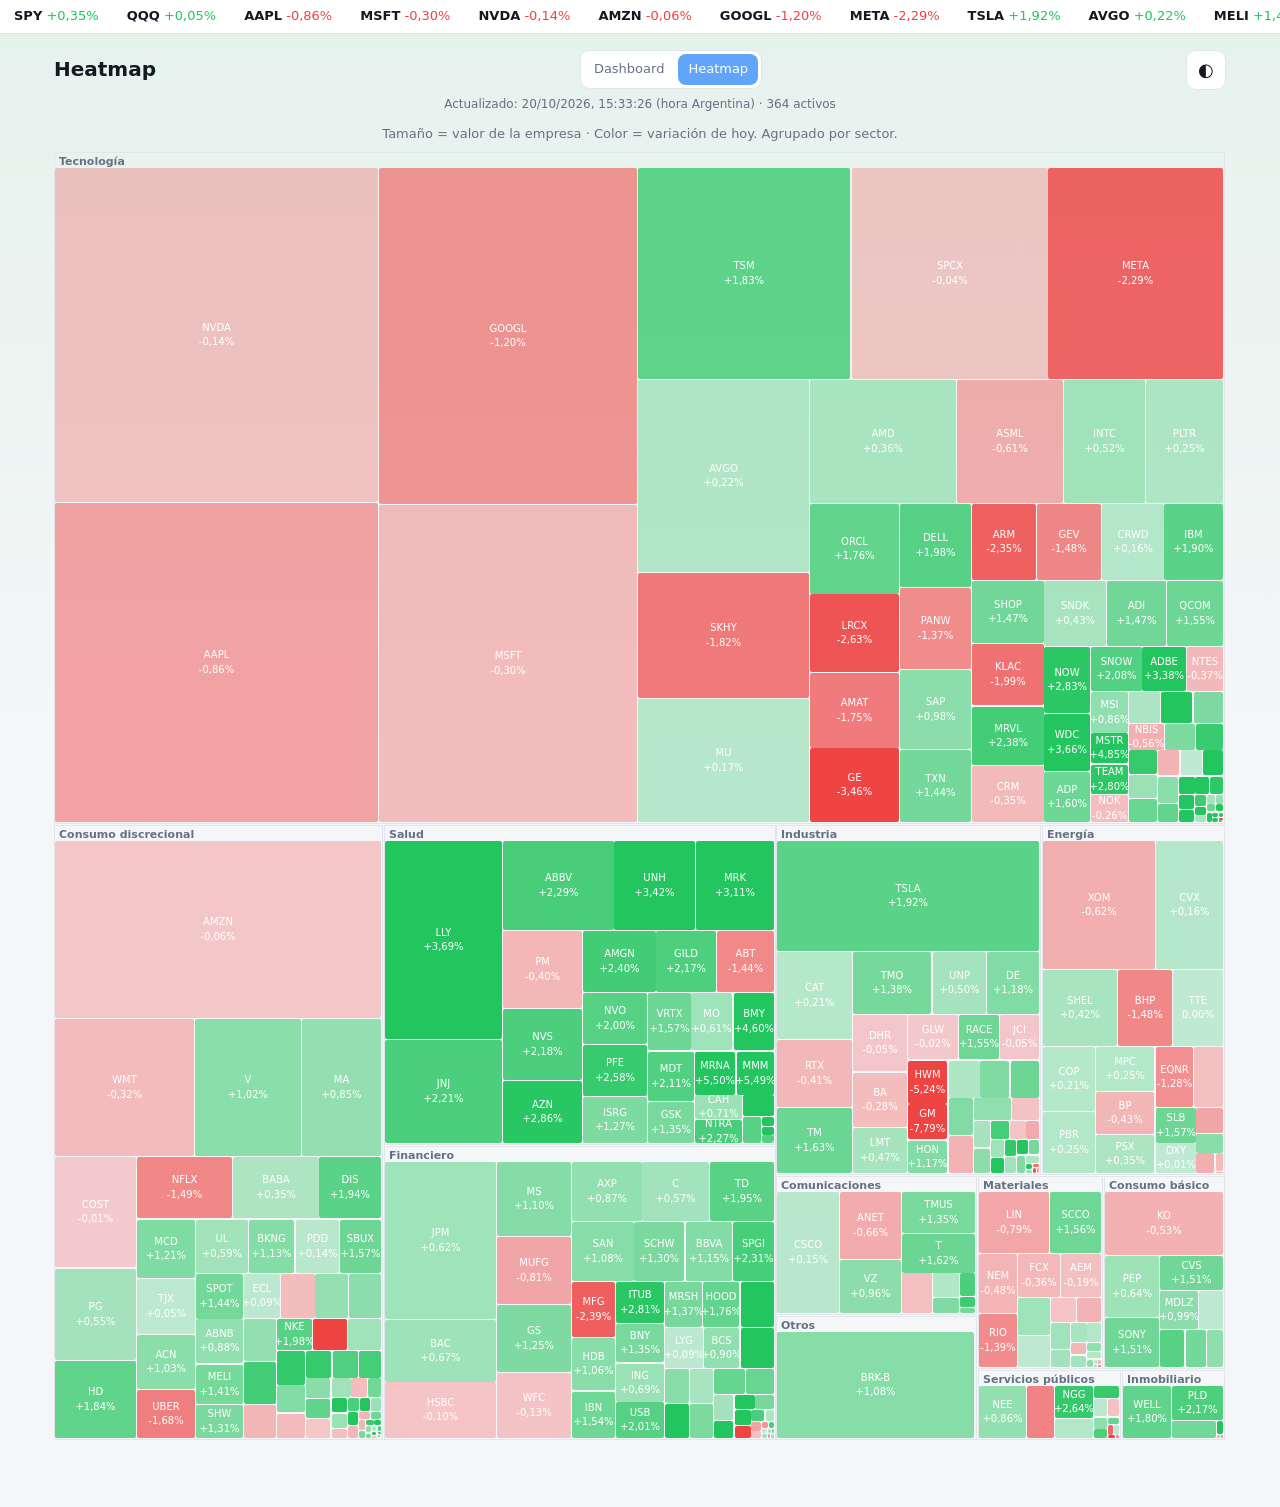
==== site/heatmap.html @ 648d9a62 "Tablero v2: universo CEDEARs+ADRs, pilares, heatmap, historial" ====
<!doctype html><html lang="es"><head><meta charset="utf-8"><meta name="viewport" content="width=device-width,initial-scale=1">
<title>Heatmap · Tablero de Mercado</title><link rel="stylesheet" href="style.css"></head>
<body><div id="lluvia" aria-hidden="true"></div><div class="cinta"><div id="cinta"></div></div>
<main class="app wide"><header class="top"><h1>Heatmap</h1><nav class="nav"><a href="./">Dashboard</a><a class="on" href="heatmap.html">Heatmap</a></nav><button id="tema" aria-label="Cambiar tema">◐</button></header>
<p class="sub" id="act">Cargando…</p><p class="help" style="text-align:center">Tamaño = valor de la empresa · Color = variación de hoy. Agrupado por sector.</p>
<div id="heat" class="heat"></div><div id="tip" class="tip"></div></main>
<script src="comun.js"></script><script>
cargar(d=>{const el=$('#heat'),W=el.clientWidth,Hh=Math.max(520,Math.round(W*1.1));el.style.height=Hh+'px';
const by={};d.acciones.forEach(a=>{if(a.cap>0)(by[a.sec]=by[a.sec]||[]).push({...a,v:a.cap})});
const secs=Object.entries(by).map(([k,v])=>({k,v:v.reduce((s,a)=>s+a.v,0),items:v.sort((a,b)=>b.v-a.v)})).sort((a,b)=>b.v-a.v);
let h='';squarify(secs,0,0,W,Hh).forEach(s=>{h+=`<div class="hs" style="left:${s.x}px;top:${s.y}px;width:${s.w}px;height:${s.h}px"><b>${s.k}</b></div>`;
squarify(s.items,s.x+1,s.y+16,s.w-2,s.h-17).forEach(a=>{const c=a.chg||0,al=Math.min(1,Math.abs(c)/3);
h+=`<div class="hc" data-t="${a.t}" style="left:${a.x}px;top:${a.y}px;width:${a.w}px;height:${a.h}px;background:${c>=0?`rgba(34,197,94,${.25+al*.75})`:`rgba(239,68,68,${.25+al*.75})`}">${a.w>34&&a.h>22?`<span>${a.t}<br>${pm(c)}</span>`:''}</div>`})});
el.innerHTML=h;el.onclick=e=>{const t=e.target.closest('.hc')?.dataset.t;if(!t)return;const a=d.acciones.find(x=>x.t===t);$('#tip').innerHTML=`<b>${t}</b> ${a.n} · ${a.sec}<br>US$ ${f(a.p)} · ${pm(a.chg)} · Score ${f(a.s,0)} · RS ${a.rs}`}});
</script></body></html>
---- site/style.css ----
:root{--bg:#0f1115;--card:#171a21;--bd:#2a2f3a;--tx:#e8eaf0;--mu:#8b93a7;--ok:#22c55e;--bad:#ef4444;--ac:#60a5fa;--wa:#f59e0b}
:root.claro{--bg:#f5f6f8;--card:#fff;--bd:#e2e5eb;--tx:#151821;--mu:#667085}
*{box-sizing:border-box}body{margin:0;background:var(--bg);color:var(--tx);font:15px/1.45 system-ui,-apple-system,"Segoe UI",Roboto,sans-serif;transition:background .4s,color .4s}
body.malo{background:linear-gradient(180deg,rgba(239,68,68,.16),transparent 60%),var(--bg)}body.bueno{background:linear-gradient(180deg,rgba(34,197,94,.08),transparent 50%),var(--bg)}
.app{max-width:760px;margin:0 auto;padding:16px 14px 40px;position:relative;z-index:1}
.top{display:flex;align-items:center;justify-content:space-between}h1{font-size:22px;margin:0}h2{font-size:17px;margin:0 0 6px;text-align:center}h3{font-size:14px;color:var(--mu);margin:12px 0 4px}
#tema{background:var(--card);color:var(--tx);border:1px solid var(--bd);border-radius:10px;width:40px;height:40px;font-size:18px;cursor:pointer}
.sub{color:var(--mu);font-size:12px;text-align:center;margin:6px 0 12px}.help{color:var(--mu);font-size:13px;margin:4px 0 8px}
.card{background:var(--card);border:1px solid var(--bd);border-radius:16px;padding:14px;margin:12px 0;transition:background .4s,border-color .4s}
.grid2{display:grid;grid-template-columns:1fr 1fr;gap:12px}.grid2 .card{margin:0;text-align:center}
.big{font-size:22px;font-weight:700}.up{color:var(--ok)}.dn{color:var(--bad)}
.rrgwrap{max-width:420px;margin:0 auto}svg{width:100%;height:auto;display:block}svg text{fill:var(--tx);font-size:10px}
.q{font-size:11px;font-weight:600;opacity:.75}.dot{cursor:pointer;transition:r .2s}.dot:hover{r:7}
#lider{text-align:center;min-height:20px}.chip{display:inline-block;border:1px solid var(--bd);border-radius:999px;padding:3px 10px;margin:3px;font-size:13px}
.gauges{display:flex;justify-content:center;gap:16px}.gauges>div{flex:1;max-width:170px;text-align:center}
.leg{text-align:center;font-size:12px;color:var(--mu)}.leg span:before{content:"";display:inline-block;width:14px;height:3px;margin:0 5px 3px 10px;vertical-align:middle}.l1:before{background:var(--ac)}.l2:before{background:var(--wa)}
details{margin-bottom:8px}summary{cursor:pointer;color:var(--ac);text-align:center}
.filtros{display:flex;gap:8px;margin-bottom:8px}.filtros>*{flex:1;min-width:0;background:var(--bg);color:var(--tx);border:1px solid var(--bd);border-radius:10px;padding:9px;font-size:14px}
.tabla{max-height:520px;overflow:auto}table{width:100%;border-collapse:collapse;font-size:13px}th,td{padding:7px 4px;border-bottom:1px solid var(--bd);text-align:center}td:nth-child(2){text-align:left}
th{position:sticky;top:0;background:var(--card);color:var(--mu);font-weight:500}small{color:var(--mu)}
.bar{display:inline-block;height:6px;border-radius:3px;background:var(--ok);vertical-align:middle;margin-left:4px}
.ev{list-style:none;padding:0;margin:0}.ev li{display:flex;justify-content:space-between;gap:8px;padding:6px 0;border-bottom:1px solid var(--bd);font-size:13px}.ev li span:last-child{color:var(--mu);text-align:right}
#lluvia{position:fixed;inset:0;pointer-events:none;z-index:0;opacity:0;transition:opacity 1s;background-image:repeating-linear-gradient(105deg,transparent 0 22px,rgba(160,180,220,.18) 22px 23px,transparent 23px 60px);background-size:120px 120px}
body.malo #lluvia{opacity:1;animation:llueve .6s linear infinite}@keyframes llueve{to{background-position:-30px 120px}}
@media (prefers-reduced-motion:reduce){*{transition:none!important}body.malo #lluvia{animation:none;opacity:.5}}
.cinta{overflow:hidden;white-space:nowrap;border-bottom:1px solid var(--bd);background:var(--card);font-size:13px;position:relative;z-index:2}
.cinta>div{display:inline-block;padding:7px 0;animation:cinta 60s linear infinite}.cinta span{margin:0 14px}.cinta i{font-style:normal}
@keyframes cinta{to{transform:translateX(-50%)}}
.nav{display:flex;gap:4px;background:var(--card);border:1px solid var(--bd);border-radius:10px;padding:3px}.nav a{color:var(--mu);text-decoration:none;padding:6px 10px;border-radius:8px;font-size:13px}.nav a.on{background:var(--ac);color:#fff}
.alerta{background:rgba(245,158,11,.12);border:1px solid var(--wa);border-radius:12px;padding:10px;font-size:13px;margin:8px 0}
.podio{display:flex;justify-content:center;align-items:flex-end;gap:10px}.podio>div{flex:1;max-width:150px;text-align:center;border:1px solid var(--bd);border-radius:12px;padding:10px 4px}.podio>.p1{padding-top:22px;border-color:#facc15}
.tg{max-width:260px;margin:0 auto}.consejo{text-align:center;font-weight:600;margin:4px 0 10px}
.kpis{display:grid;grid-template-columns:repeat(3,1fr);gap:8px;margin-bottom:10px}.kpis div{border:1px solid var(--bd);border-radius:10px;padding:8px 4px;text-align:center}.kpis b{display:block;font-size:18px}.kpis small{font-size:11px}
.grid4{display:grid;grid-template-columns:1fr 1fr;gap:10px}.grid4 h3{margin:0 0 4px;text-align:center}.grid4 li{display:flex;justify-content:space-between;font-size:13px;padding:3px 0;border-bottom:1px solid var(--bd)}.grid4 ul{list-style:none;margin:0;padding:0}
.grid2b{display:grid;grid-template-columns:1fr;gap:0}@media(min-width:640px){.grid2b{grid-template-columns:1fr 1fr;gap:12px}}
.tip{text-align:center;font-size:13px;min-height:20px;margin-top:6px}
.play{display:flex;align-items:center;gap:8px;max-width:420px;margin:8px auto}.play input{flex:1}.play button,.seg button{background:var(--bg);color:var(--tx);border:1px solid var(--bd);border-radius:8px;padding:6px 12px;cursor:pointer}
.seg{display:flex;justify-content:center;gap:6px;margin-bottom:8px}.seg button.on{background:var(--ac);color:#fff;border-color:var(--ac)}
.pil{display:inline-flex;gap:2px;align-items:flex-end;height:22px}.pil i{width:8px;border-radius:2px 2px 0 0;background:var(--ac);display:block}
.hb{display:flex;align-items:center;gap:6px;font-size:13px;margin:4px 0}.hb span:first-child{width:110px;flex:none;text-align:right;overflow:hidden;text-overflow:ellipsis;white-space:nowrap}.hb .tr{flex:1;position:relative;height:14px}.hb .tr i{position:absolute;top:0;height:14px;border-radius:3px}.hb span:last-child{width:62px;flex:none}
.chips{text-align:center}.spark{display:grid;grid-template-columns:repeat(auto-fill,minmax(110px,1fr));gap:8px}.spark div{border:1px solid var(--bd);border-radius:10px;padding:6px;text-align:center;font-size:12px}
#scan th{cursor:pointer;white-space:nowrap}.wide{max-width:1200px}.heat{position:relative;width:100%}
.hs{position:absolute;border:1px solid var(--bd);font-size:11px;overflow:hidden;padding:1px 4px;color:var(--mu)}.hc{position:absolute;display:flex;align-items:center;justify-content:center;text-align:center;font-size:10px;color:#fff;overflow:hidden;cursor:pointer;border-radius:2px}
.cmp{display:grid;grid-template-columns:repeat(auto-fit,minmax(150px,1fr));gap:8px;margin-top:8px}.cmp>div{border:1px solid var(--bd);border-radius:10px;padding:8px;font-size:13px}
@media (prefers-reduced-motion:reduce){.cinta>div{animation:none}}
.top{flex-wrap:wrap;gap:8px}.top h1{font-size:20px}.app{overflow-x:hidden}.heat{overflow:hidden}
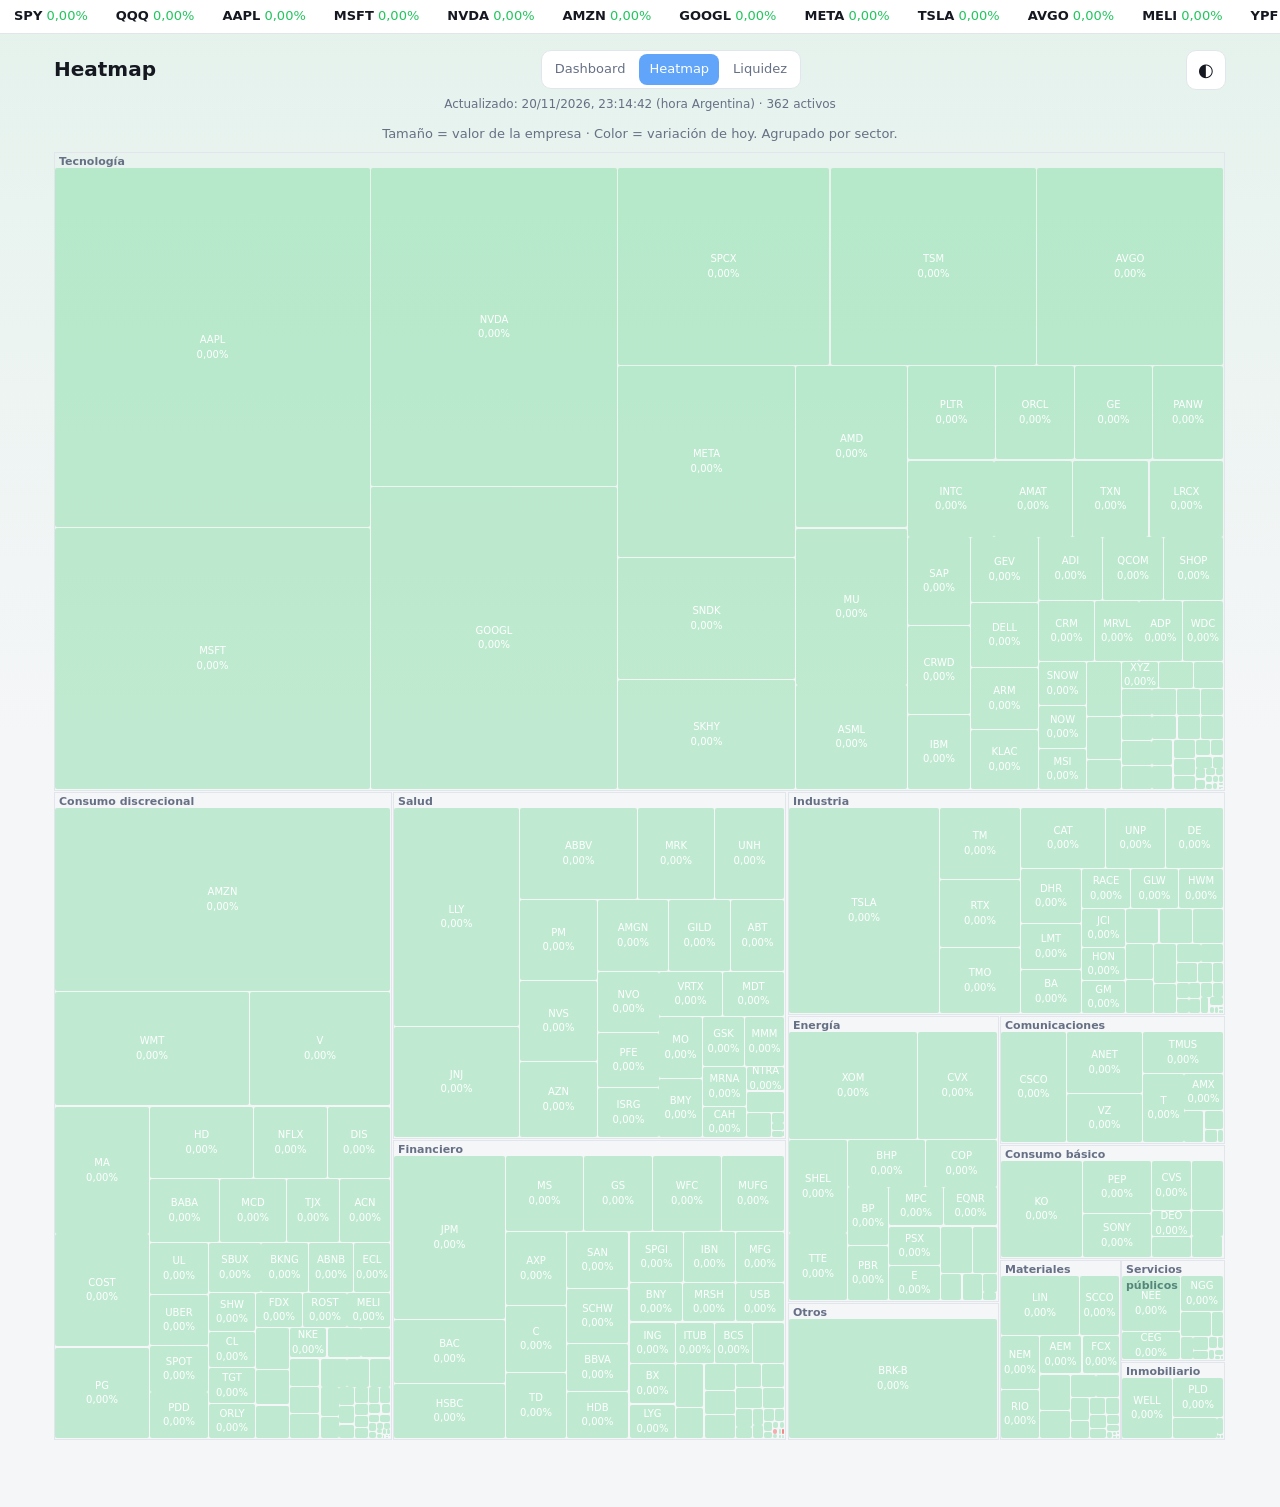
==== commit b6bbac5b: "Indicador de Liquidez (Pipo Score) en el Tablero de Mercado Agrega las tres vistas (medidor, serie s" ====
--- a/site/heatmap.html
+++ b/site/heatmap.html
@@ -1,7 +1,7 @@
 <!doctype html><html lang="es"><head><meta charset="utf-8"><meta name="viewport" content="width=device-width,initial-scale=1">
 <title>Heatmap · Tablero de Mercado</title><link rel="stylesheet" href="style.css"></head>
 <body><div id="lluvia" aria-hidden="true"></div><div class="cinta"><div id="cinta"></div></div>
-<main class="app wide"><header class="top"><h1>Heatmap</h1><nav class="nav"><a href="./">Dashboard</a><a class="on" href="heatmap.html">Heatmap</a></nav><button id="tema" aria-label="Cambiar tema">◐</button></header>
+<main class="app wide"><header class="top"><h1>Heatmap</h1><nav class="nav"><a href="./">Dashboard</a><a class="on" href="heatmap.html">Heatmap</a><a href="liquidez.html">Liquidez</a></nav><button id="tema" aria-label="Cambiar tema">◐</button></header>
 <p class="sub" id="act">Cargando…</p><p class="help" style="text-align:center">Tamaño = valor de la empresa · Color = variación de hoy. Agrupado por sector.</p>
 <div id="heat" class="heat"></div><div id="tip" class="tip"></div></main>
 <script src="comun.js"></script><script>
